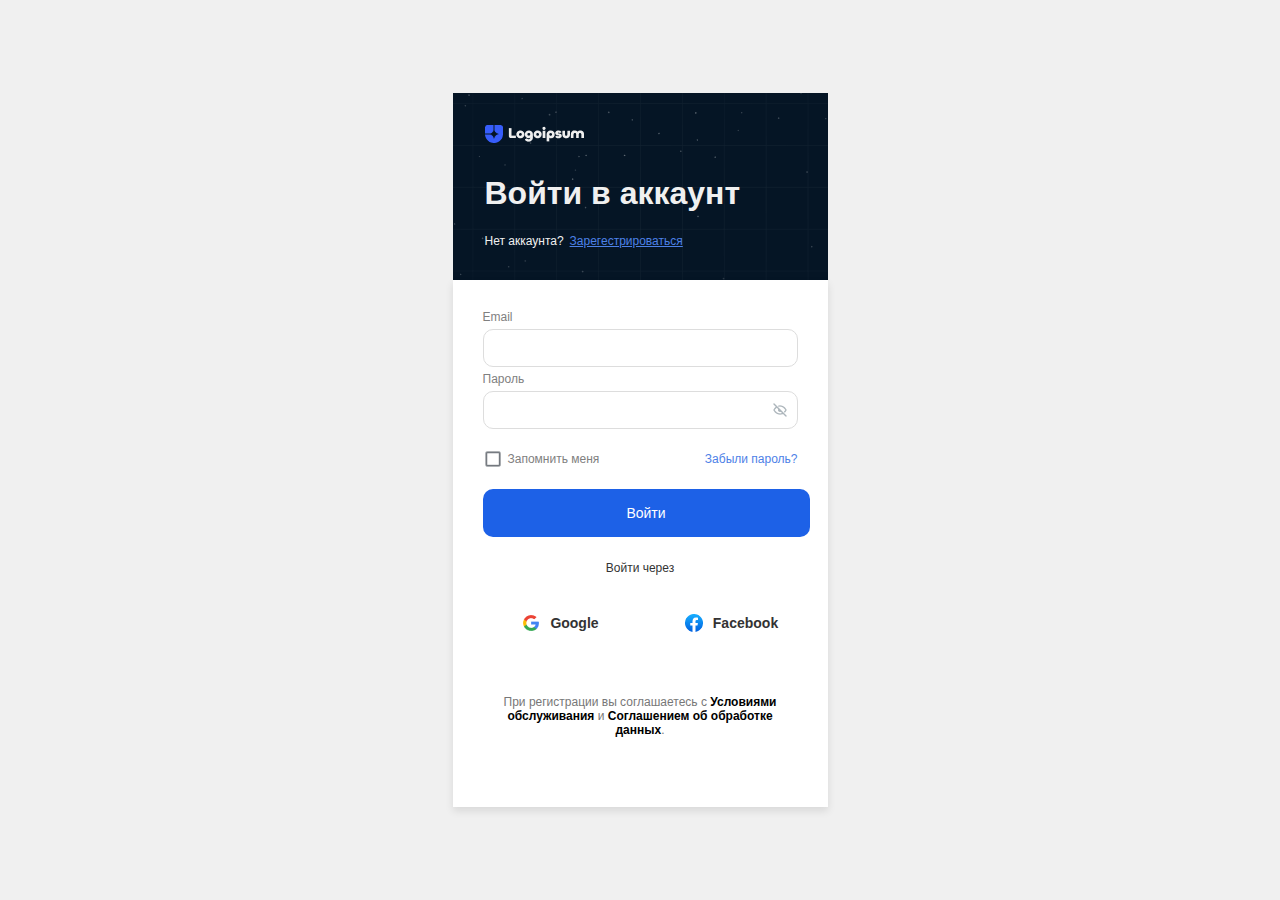
==== index.html @ 5e51e3c2 "Rename login.html to index.html" ====
<!DOCTYPE html>
<html lang="en">
<head>
    <meta charset="UTF-8">
    <meta name="viewport" content="width=device-width, initial-scale=1.0">
    <title>Вход</title>
    <link rel="stylesheet" href="style-login.css">
</head>
<body>
    <div class="header">
        <div class="logo" id="logo">
            <img src="assets/Logo.png" alt="Logo">
        </div>
        <div class="info">
            <h1>Войти в аккаунт</h1>
            <div class="Signup">
                <p>Нет аккаунта?</p>
                <a href="signup.html" href="signup.html">Зарегестрироваться</a>
            </div>
        </div>
    </div>

    <div class="Forms">
        <form action="#" method="POST">
            <div class="form-group">
                <label for="email">Email</label>
                <input type="email" id="email" name="email" class="form-control" required>
                <span id="email-error" class="error"></span>

                <label for="login-password">Пароль</label>
                <div class="password-container">
                    <input type="password" id="login-password" name="login-password" required>
                    <img src="assets/eye-off.png" alt="eye" id="login-eye-icon" class="eye-icon">
                </div>
                <span id="login-password-error" class="error"></span>
            </div>

            <div class="under-form">
                <div class="check-box" id="remember-me">
                    <img src="assets/check-off.png" alt="Checkbox" id="checkbox-img">
                    <p>Запомнить меня</p>
                </div>
                <div class="Forgot">
                    <a href="#">Забыли пароль?</a>
                </div>
            </div>

            <div class="Loginbt">
                <button type="submit">Войти</button>
                <div class="or">
                    <p>Войти через</p>
                </div>
            </div>

            <div class="Login-option-btn">
                <button><img src="assets/google.png" alt="Google">Google</button>
                <button><img src="assets/facebook.png" alt="Facebook">Facebook</button>
            </div>
        </form>

        <div class="footer">
            При регистрации вы соглашаетесь с <strong>Условиями обслуживания</strong> и <strong>Соглашением об обработке данных</strong>.
        </div>
    </div>

    <script src="script.js"></script>
</body>
</html>
---- style-login.css ----
* {
    margin: 0;
    padding: 0;
    box-sizing: border-box;
}

body {
    font-family: Arial, sans-serif;
    background-color: #f0f0f0;
    color: #333;
    display: flex;
    justify-content: center;
    flex-direction: column;
    align-items: center;
    height: 100vh;
    width: 376px;
    margin: 0 auto;
}

.header {
    gap: 32px;
    background-color: #051525;
    background-image: url('assets/Star.png');
    background-size: cover;
    background-position: center;
    padding: 32px;
    width:375px;
    color: #f0f0f0;
    text-align: start;
}

.header .logo {
    display: flex;
    align-items: center;
    padding-bottom: 32px;
}

.header .logo img {
    width: 99px;
    margin-right: 10px;
}

.header .info h1 {
    font-size: 32px;
    margin-bottom: 10px;
    padding-bottom: 12px;
}

.header .info p {
    font-size: 12px;
}

.header .info a {
    text-decoration: none;
    color: #007BFF;
    font-size: 12px;
}

.header .info .Signup {
    display: flex;
    gap: 6px;
}
.header .info .Signup a {
    text-decoration: underline;
    color: #4D81E7;
}

.Forms {
    background-color: #fff;
    padding: 30px;
    box-shadow: 0 4px 8px rgba(0, 0, 0, 0.1);
    width: 375px;
    flex-direction: column;
    text-align: left;
}

.form-group {
    margin-bottom: 20px;
}

.form-group label {
    display: block;
    font-size: 12px;
    margin-bottom: 5px;
    color: grey;
}

.form-group input {
    width: 100%;
    padding: 10px;
    border: 1px solid #ddd;
    border-radius: 10px;
    font-size: 14px;
}

.form-group .error {
    color: red;
    font-size: 12px;
    display: block;
    margin-top: 5px;
}

.password-container {
    position: relative;
}

.eye-icon {
    position: absolute;
    top: 50%;
    right: 10px;
    transform: translateY(-50%);
    cursor: pointer;
    width: 16px;
}

.under-form {
    display: flex;
    justify-content: space-between;
    margin-bottom: 20px;
}

.check-box {
    display: flex;
    align-items: center;
    font-size: 12px;
    color: grey;
}

.check-box img {
    width: 20px;
    margin-right: 5px;
}

.Forgot a {
    text-decoration: none;
    color: #4D81E7;
    font-size: 12px;
}

.Loginbt {
    text-align: center;
    margin-bottom: 24px;
}

.Loginbt button {
    background-color: #1D61E7;
    color: white;
    border: none;
    padding: 10px 24px;
    border-radius: 10px;
    width:327px;
    height:48px;
    font-size: 14px;
    cursor: pointer;
}

.Loginbt button:hover {
    background-color: #0056b3;
}

.or p {
    margin-top: 24px;
    font-size: 12px;
}

.Login-option-btn {
    display: flex;
    justify-content: space-between;
    margin-bottom: 48px;
    width: 327px;
}

.Login-option-btn button {
    display: flex;
    align-items: center;
    justify-content: center;
    gap: 10px;
    padding: 10px 0px;
    font-size: 14px;
    font-weight: bold;
    border-radius: 10px;
    border-color: #404040;
    cursor: pointer;
    width: 156px;
    height: 48px;
    border: none;
    background-color: #fff;
    color: #333;
}

.footer {
    text-align: center;
    font-size: 12px;
    color: #777;
    margin-top: 20px;
    margin-bottom: 40px;;
}

.footer strong {
    color: #000000;
    cursor: pointer;
}
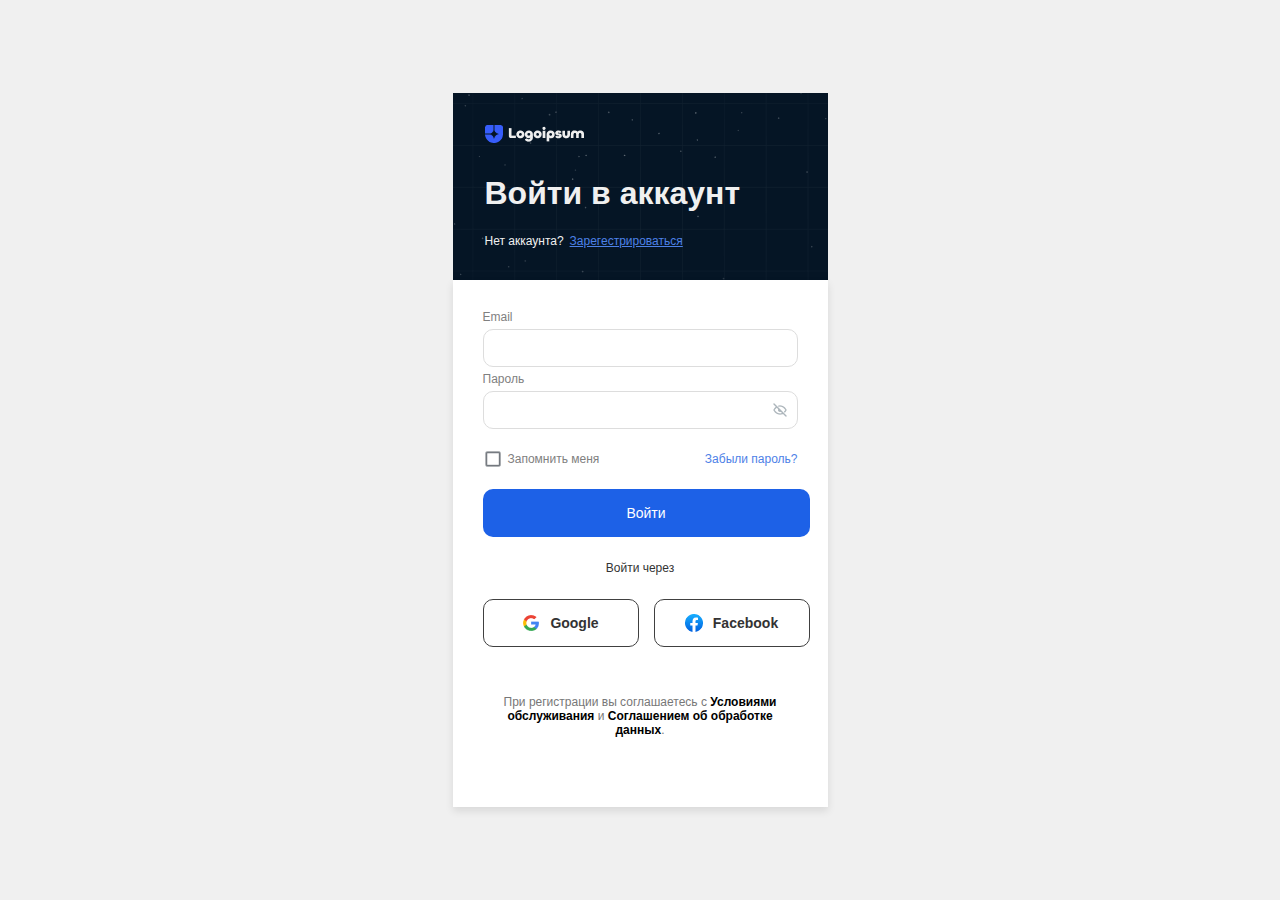
==== commit a8fcb9bb: "Update index.html" ====
--- a/index.html
+++ b/index.html
@@ -15,7 +15,7 @@
             <h1>Войти в аккаунт</h1>
             <div class="Signup">
                 <p>Нет аккаунта?</p>
-                <a href="signup.html" href="signup.html">Зарегестрироваться</a>
+                <a href="signup.html">Зарегестрироваться</a>
             </div>
         </div>
     </div>
--- a/style-login.css
+++ b/style-login.css
@@ -175,15 +175,14 @@
     align-items: center;
     justify-content: center;
     gap: 10px;
-    padding: 10px 0px;
+    padding: 10px 0;
     font-size: 14px;
     font-weight: bold;
     border-radius: 10px;
-    border-color: #404040;
+    border: 1px solid #404040; 
     cursor: pointer;
     width: 156px;
     height: 48px;
-    border: none;
     background-color: #fff;
     color: #333;
 }
